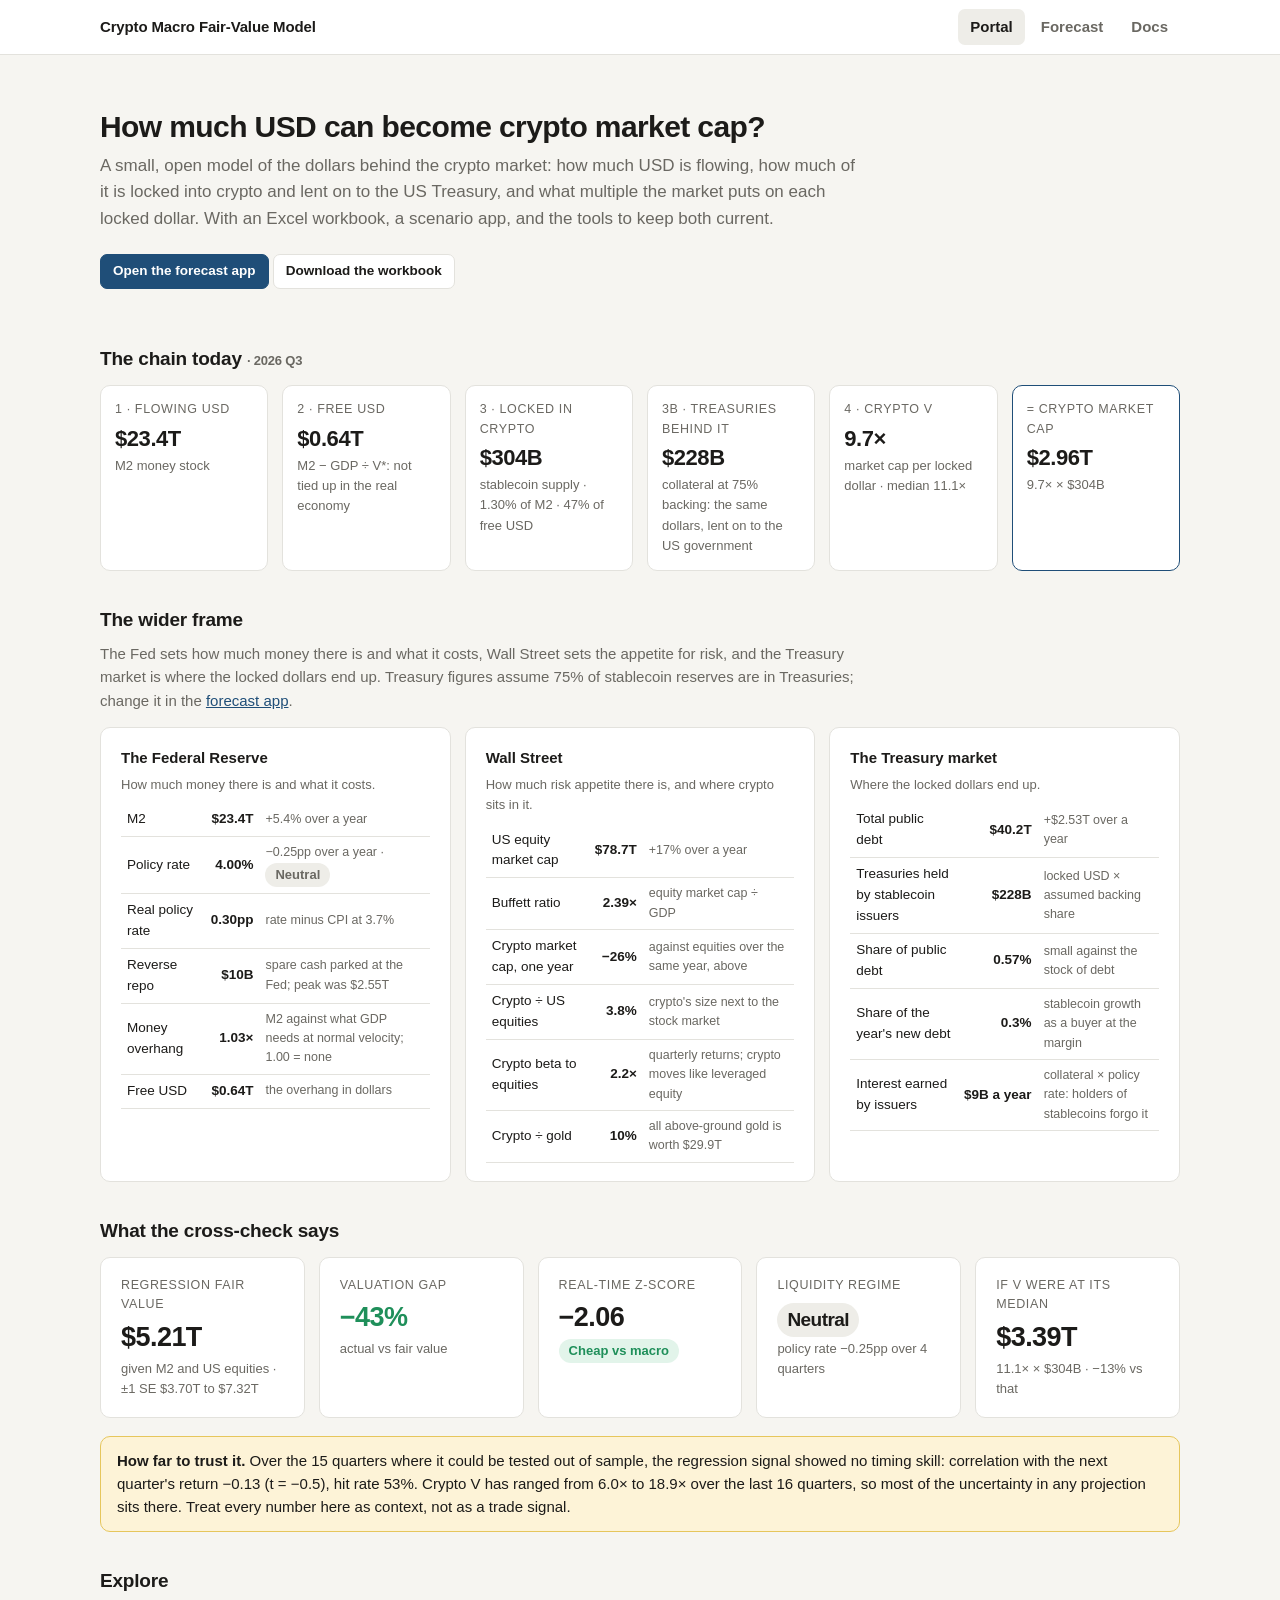
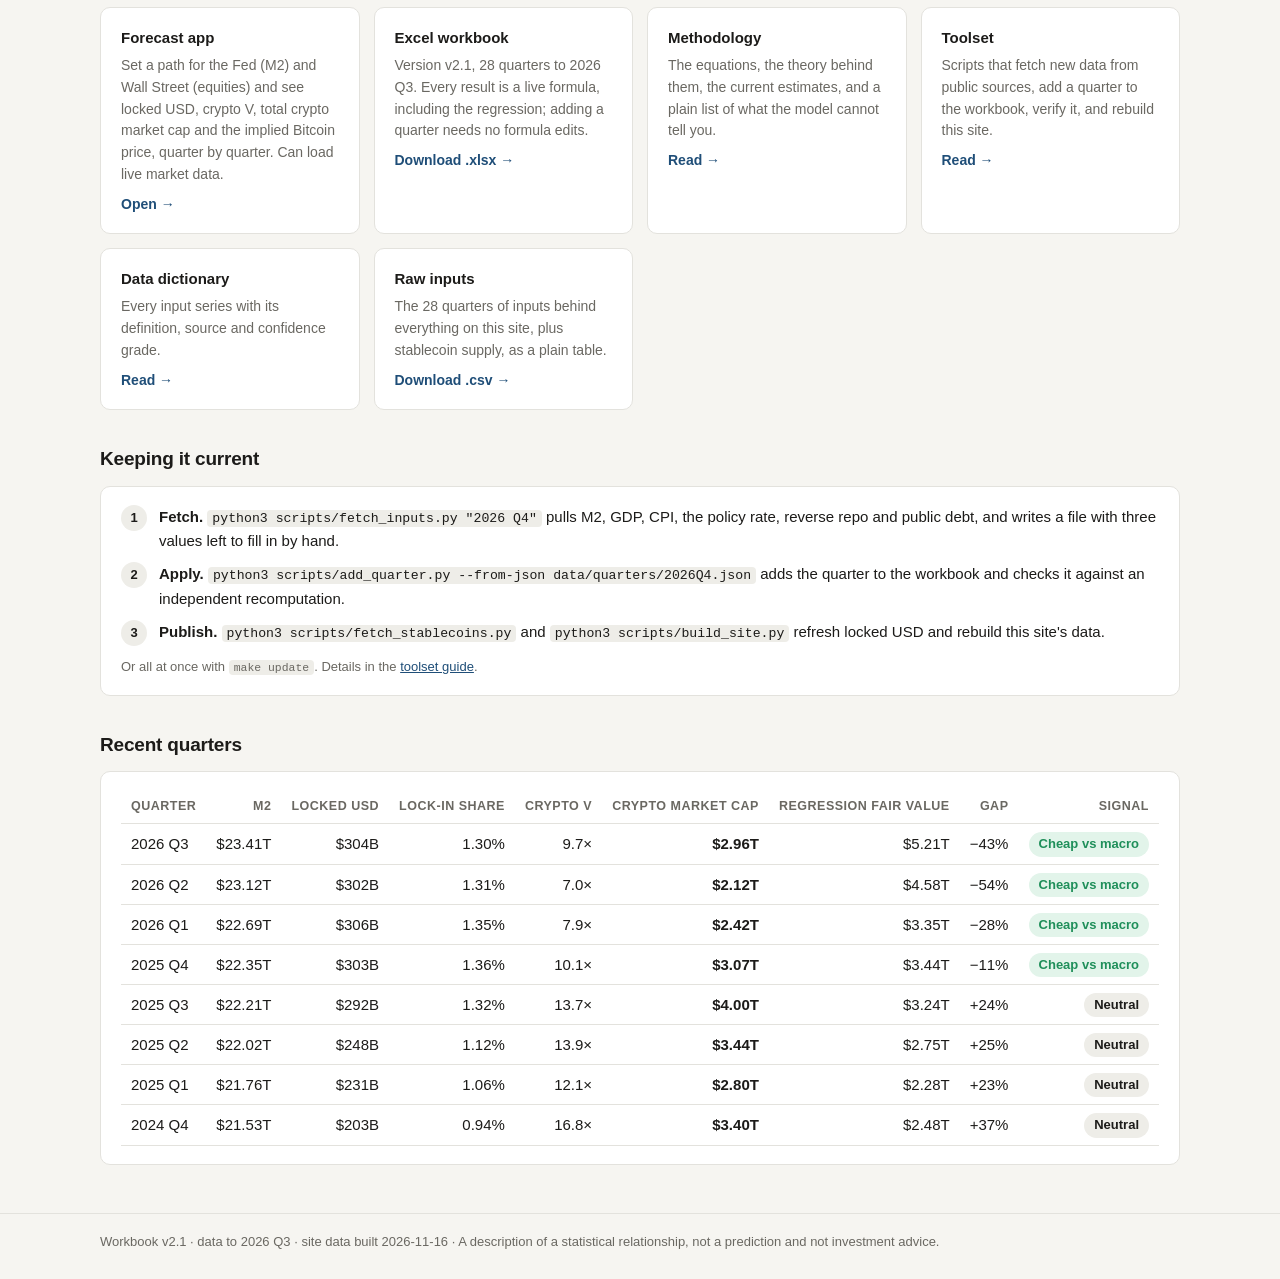
==== site/index.html @ a2e4fae6 "Add web app, portal, liquidity-flow model and data toolset Site (site/, static, no backend): - Porta" ====
<!doctype html>
<html lang="en">
<head>
<meta charset="utf-8">
<meta name="viewport" content="width=device-width, initial-scale=1">
<title>Crypto Macro Fair-Value Model</title>
<link rel="stylesheet" href="assets/style.css">
</head>
<body>
<main class="wrap">
  <section class="hero">
    <h1>How much USD can become crypto market cap?</h1>
    <p class="lede">A small, open model of the dollars behind the crypto market: how much USD is flowing, how much of it is locked into crypto and lent on to the US Treasury, and what multiple the market puts on each locked dollar. With an Excel workbook, a scenario app, and the tools to keep both current.</p>
    <p><a class="btn primary" href="forecast.html">Open the forecast app</a> <a class="btn" href="downloads/crypto_model_v2.xlsx" download>Download the workbook</a></p>
  </section>

  <h2>The chain today <span class="muted small" id="asof"></span></h2>
  <section class="grid chain" id="chain"></section>

  <h2>The wider frame</h2>
  <p class="muted" style="max-width:780px;margin-top:-4px">The Fed sets how much money there is and what it costs, Wall Street sets the appetite for risk, and the Treasury market is where the locked dollars end up. Treasury figures assume 75% of stablecoin reserves are in Treasuries; change it in the <a href="forecast.html">forecast app</a>.</p>
  <section class="grid lenses" id="lenses"></section>

  <h2>What the cross-check says</h2>
  <section class="grid kpis" id="reg"></section>
  <div class="callout" id="verdict"></div>

  <h2>Explore</h2>
  <section class="grid cards">
    <a class="panel card" href="forecast.html"><h3>Forecast app</h3><p>Set a path for the Fed (M2) and Wall Street (equities) and see locked USD, crypto V, total crypto market cap and the implied Bitcoin price, quarter by quarter. Can load live market data.</p><span class="go">Open →</span></a>
    <a class="panel card" href="downloads/crypto_model_v2.xlsx" download><h3>Excel workbook</h3><p id="wb-card"></p><span class="go">Download .xlsx →</span></a>
    <a class="panel card" href="docs.html?doc=methodology"><h3>Methodology</h3><p>The equations, the theory behind them, the current estimates, and a plain list of what the model cannot tell you.</p><span class="go">Read →</span></a>
    <a class="panel card" href="docs.html?doc=toolset"><h3>Toolset</h3><p>Scripts that fetch new data from public sources, add a quarter to the workbook, verify it, and rebuild this site.</p><span class="go">Read →</span></a>
    <a class="panel card" href="docs.html?doc=data-dictionary"><h3>Data dictionary</h3><p>Every input series with its definition, source and confidence grade.</p><span class="go">Read →</span></a>
    <a class="panel card" href="data/model-inputs.csv" download><h3>Raw inputs</h3><p id="csv-card"></p><span class="go">Download .csv →</span></a>
  </section>

  <h2>Keeping it current</h2>
  <div class="panel">
    <ol class="steps">
      <li><b>Fetch.</b> <code>python3 scripts/fetch_inputs.py "2026 Q4"</code> pulls M2, GDP, CPI, the policy rate, reverse repo and public debt, and writes a file with three values left to fill in by hand.</li>
      <li><b>Apply.</b> <code>python3 scripts/add_quarter.py --from-json data/quarters/2026Q4.json</code> adds the quarter to the workbook and checks it against an independent recomputation.</li>
      <li><b>Publish.</b> <code>python3 scripts/fetch_stablecoins.py</code> and <code>python3 scripts/build_site.py</code> refresh locked USD and rebuild this site's data.</li>
    </ol>
    <p class="small muted" style="margin:12px 0 0">Or all at once with <code>make update</code>. Details in the <a href="docs.html?doc=toolset">toolset guide</a>.</p>
  </div>

  <h2>Recent quarters</h2>
  <div class="panel scroll"><table id="recent"></table></div>
</main>

<script src="data/model-data.js"></script>
<script src="assets/model.js"></script>
<script src="assets/site.js"></script>
<script>
(function () {
  "use strict";
  const $ = id => document.getElementById(id), { fmt, signalClass } = Site;
  const { B, X, SH, kpi } = Site, BACKING = 0.75;
  const model = CryptoModel.compute(MODEL_DATA), L = model.latest, bt = model.backtest;
  const fm = CryptoModel.flow(MODEL_DATA, 16), F = fm.latest, VS = fm.stats;

  $("asof").textContent = "· " + F.quarter;
  $("chain").innerHTML = Site.chain(fm, BACKING, null);
  $("lenses").innerHTML = Site.lenses(CryptoModel.macro(MODEL_DATA, BACKING));

  $("reg").innerHTML =
    kpi("Regression fair value", fmt.t2(L.fv), `given M2 and US equities · ±1 SE ${fmt.t2(L.lo)} to ${fmt.t2(L.hi)}`) +
    kpi("Valuation gap", fmt.pct(L.gap), "actual vs fair value", L.gap < 0 ? "good-t" : "bad-t") +
    kpi("Real-time Z-score", fmt.num(L.rtZ), `<span class="pill ${signalClass(L.signal)}">${L.signal}</span>`) +
    kpi("Liquidity regime", `<span class="pill ${signalClass(L.regime)}" style="font-size:19px">${L.regime}</span>`, `policy rate ${fmt.num(L.rateChange)}pp over 4 quarters`) +
    kpi("If V were at its median", fmt.t2(F.implied), `${X(VS.med)} × ${B(F.locked)} · ${fmt.pct(F.actual / F.implied - 1)} vs that`);
  $("verdict").innerHTML = `<b>How far to trust it.</b> Over the ${bt.n} quarters where it could be tested out of sample, the regression signal showed no timing skill: ` +
    `correlation with the next quarter's return ${fmt.num(bt.corr)} (t = ${fmt.num(bt.t, 1)}), hit rate ${Math.round(bt.hit * 100)}%. ` +
    `Crypto V has ranged from ${X(VS.min)} to ${X(VS.max)} over the last ${VS.lookback} quarters, so most of the uncertainty in any projection sits there. Treat every number here as context, not as a trade signal.`;
  $("wb-card").textContent = `Version ${MODEL_DATA.version}, ${model.n} quarters to ${MODEL_DATA.latest}. Every result is a live formula, including the regression; adding a quarter needs no formula edits.`;
  $("csv-card").textContent = `The ${model.n} quarters of inputs behind everything on this site, plus stablecoin supply, as a plain table.`;

  const byQ = Object.fromEntries(fm.rows.map(r => [r.quarter, r]));
  $("recent").innerHTML = "<tr><th>Quarter</th><th>M2</th><th>Locked USD</th><th>Lock-in share</th><th>Crypto V</th><th>Crypto market cap</th><th>Regression fair value</th><th>Gap</th><th>Signal</th></tr>" +
    model.rows.slice(-8).reverse().map(r => { const f = byQ[r.quarter] || {};
      return `<tr><td>${r.quarter}</td><td>${fmt.t2(r.m2)}</td><td>${f.locked ? B(f.locked) : "–"}</td><td>${f.share ? SH(f.share) : "–"}</td><td>${f.v ? X(f.v) : "–"}</td>` +
        `<td><b>${fmt.t2(r.actual)}</b></td><td>${fmt.t2(r.fv)}</td><td>${fmt.pct(r.gap)}</td><td><span class="pill ${signalClass(r.signal)}">${r.signal || "–"}</span></td></tr>`; }).join("");
})();
</script>
</body>
</html>
---- site/assets/style.css ----
:root {
  --bg: #f6f5f1; --panel: #ffffff; --ink: #1c1b19; --muted: #6a6862; --line: #e3e2dd;
  --actual: #2a78d6; --fair: #eb6834; --band: rgba(235, 104, 52, .14); --path: #7a4fd0; --pathband: rgba(122, 79, 208, .13);
  --good: #1f8f5a; --good-bg: #e2f4ea; --bad: #c8402f; --bad-bg: #fbe6e2; --flat-bg: #eeede8; --accent: #1f4e78;
  --warn-bg: #fdf3d7; --warn-line: #e6c65c;
  --radius: 10px; --mono: ui-monospace, "SF Mono", Menlo, Consolas, monospace;
}
@media (prefers-color-scheme: dark) {
  :root {
    --bg: #131416; --panel: #1c1e21; --ink: #ecebe7; --muted: #9a9a94; --line: #2e3136;
    --actual: #5aa2f5; --fair: #f58a5c; --band: rgba(245, 138, 92, .16); --path: #a98bf0; --pathband: rgba(169, 139, 240, .15);
    --good: #4cc38a; --good-bg: #173427; --bad: #f0796a; --bad-bg: #3b1d19; --flat-bg: #26282c; --accent: #8fbfe8;
    --warn-bg: #33290f; --warn-line: #7d6520;
  }
}
* { box-sizing: border-box; }
body { margin: 0; background: var(--bg); color: var(--ink); font: 15px/1.55 -apple-system, BlinkMacSystemFont, "Segoe UI", Helvetica, Arial, sans-serif; }
a { color: var(--accent); }
.wrap { max-width: 1120px; margin: 0 auto; padding: 0 20px; }
main.wrap { padding-top: 28px; padding-bottom: 48px; }

.site-head { background: var(--panel); border-bottom: 1px solid var(--line); position: sticky; top: 0; z-index: 5; }
.site-head .wrap { display: flex; align-items: center; justify-content: space-between; gap: 16px; min-height: 54px; flex-wrap: wrap; }
.brand { font-weight: 650; color: var(--ink); text-decoration: none; letter-spacing: -.01em; }
.site-head nav { display: flex; gap: 4px; }
.site-head nav a { padding: 6px 12px; border-radius: 7px; text-decoration: none; color: var(--muted); font-weight: 550; }
.site-head nav a[aria-current] { background: var(--flat-bg); color: var(--ink); }
.site-foot { border-top: 1px solid var(--line); color: var(--muted); font-size: 13px; padding: 18px 0 30px; }

h1 { font-size: 30px; line-height: 1.2; letter-spacing: -.02em; margin: 0 0 8px; }
h2 { font-size: 19px; letter-spacing: -.01em; margin: 34px 0 12px; }
h3 { font-size: 15px; margin: 0 0 6px; }
.lede { color: var(--muted); font-size: 17px; max-width: 760px; margin: 0 0 22px; }
.muted { color: var(--muted); }
.small { font-size: 13px; }

.panel { background: var(--panel); border: 1px solid var(--line); border-radius: var(--radius); padding: 18px 20px; }
.grid { display: grid; gap: 14px; }
.kpis { grid-template-columns: repeat(auto-fit, minmax(165px, 1fr)); }
.cards { grid-template-columns: repeat(auto-fit, minmax(250px, 1fr)); }
.two { grid-template-columns: minmax(0, 1fr) 320px; align-items: start; }
@media (max-width: 900px) { .two { grid-template-columns: 1fr; } }

.kpi .k { color: var(--muted); font-size: 12.5px; text-transform: uppercase; letter-spacing: .05em; }
.kpi .v { font-size: 27px; font-weight: 650; letter-spacing: -.02em; font-variant-numeric: tabular-nums; margin-top: 2px; }
.kpi .s { color: var(--muted); font-size: 13px; }
.pill { display: inline-block; padding: 2px 10px; border-radius: 999px; font-size: 13px; font-weight: 600; background: var(--flat-bg); }
.pill.good, .good-t { color: var(--good); } .pill.good { background: var(--good-bg); }
.pill.bad, .bad-t { color: var(--bad); } .pill.bad { background: var(--bad-bg); }

.callout { background: var(--warn-bg); border: 1px solid var(--warn-line); border-radius: var(--radius); padding: 12px 16px; margin: 18px 0; }
.callout b { font-weight: 650; }

a.card { display: block; text-decoration: none; color: inherit; transition: border-color .15s, transform .15s; }
a.card:hover { border-color: var(--accent); transform: translateY(-1px); }
a.card .go { color: var(--accent); font-weight: 600; font-size: 14px; margin-top: 8px; display: inline-block; }
.card p { margin: 0; color: var(--muted); font-size: 14px; }

table { border-collapse: collapse; width: 100%; font-variant-numeric: tabular-nums; }
th, td { text-align: right; padding: 7px 10px; border-bottom: 1px solid var(--line); white-space: nowrap; }
th:first-child, td:first-child { text-align: left; }
th { color: var(--muted); font-weight: 600; font-size: 12.5px; text-transform: uppercase; letter-spacing: .04em; }
.scroll { overflow-x: auto; }

/* controls */
.controls label { display: block; font-weight: 600; font-size: 13.5px; margin: 14px 0 2px; }
.controls label span { float: right; font-variant-numeric: tabular-nums; color: var(--accent); }
.controls input[type=range] { width: 100%; accent-color: var(--accent); }
.controls .hint { color: var(--muted); font-size: 12.5px; line-height: 1.4; }
.controls input[type=number] { width: 100%; padding: 6px 8px; border: 1px solid var(--line); border-radius: 6px; background: var(--bg); color: var(--ink); font: inherit; }
.presets { display: flex; flex-wrap: wrap; gap: 6px; }
button, .btn { font: inherit; font-weight: 600; font-size: 13.5px; padding: 6px 12px; border-radius: 7px; border: 1px solid var(--line); background: var(--panel); color: var(--ink); cursor: pointer; text-decoration: none; display: inline-block; }
button:hover, .btn:hover { border-color: var(--accent); }
button[aria-pressed=true] { background: var(--accent); border-color: var(--accent); color: var(--panel); }
.btn.primary { background: var(--accent); border-color: var(--accent); color: var(--panel); }
.toggle { display: flex; gap: 14px; align-items: center; font-size: 13.5px; color: var(--muted); }

/* charts */
.chart { position: relative; }
.chart svg { width: 100%; height: auto; display: block; }
.chart .grid { stroke: var(--line); stroke-width: 1; }
.chart .axis { stroke: var(--muted); stroke-width: 1; }
.chart .ref { stroke: var(--muted); stroke-width: 1; stroke-dasharray: 4 4; }
.chart .guide { stroke: var(--muted); stroke-width: 1; stroke-dasharray: 2 3; }
.chart .tick { fill: var(--muted); font-size: 12px; }
.chart .note { fill: var(--muted); font-size: 12px; }
.chart .future { fill: var(--flat-bg); opacity: .65; }
.chart .band { stroke: none; }
.chart-tip { position: absolute; pointer-events: none; background: var(--panel); border: 1px solid var(--line); border-radius: 8px; padding: 8px 10px; font-size: 13px; box-shadow: 0 6px 20px rgba(0, 0, 0, .12); min-width: 190px; }
.chart-tip div { display: flex; align-items: center; gap: 6px; }
.chart-tip span { margin-left: auto; padding-left: 14px; font-variant-numeric: tabular-nums; font-weight: 600; }
.chart-tip i, .legend i { width: 14px; height: 3px; border-radius: 2px; background: var(--c); display: inline-block; }
.legend { display: flex; flex-wrap: wrap; gap: 6px 18px; font-size: 13px; color: var(--muted); padding: 4px 0 0 52px; }
.legend span { display: inline-flex; align-items: center; gap: 6px; }
.legend i.box { height: 10px; }
.legend i.dash { background: repeating-linear-gradient(90deg, var(--c) 0 5px, transparent 5px 8px); }

/* docs */
.docs { display: grid; grid-template-columns: 210px minmax(0, 1fr); gap: 26px; align-items: start; }
@media (max-width: 800px) { .docs { grid-template-columns: 1fr; } }
.docs aside { position: sticky; top: 74px; display: flex; flex-direction: column; gap: 2px; }
.docs aside a { padding: 6px 10px; border-radius: 7px; text-decoration: none; color: var(--muted); font-weight: 550; }
.docs aside a[aria-current] { background: var(--flat-bg); color: var(--ink); }
.md h1 { font-size: 27px; } .md h2 { border-top: 1px solid var(--line); padding-top: 22px; } .md h3 { margin-top: 22px; font-size: 16px; }
.md table { display: block; overflow-x: auto; margin: 12px 0; font-size: 14px; }
.md th, .md td { text-align: left; white-space: normal; vertical-align: top; min-width: 90px; }
.md code { font-family: var(--mono); font-size: .9em; background: var(--flat-bg); padding: 1px 5px; border-radius: 4px; }
.md pre { background: var(--flat-bg); padding: 12px 14px; border-radius: 8px; overflow-x: auto; }
.md pre code { background: none; padding: 0; }
.md li { margin: 4px 0; }
.md blockquote { margin: 12px 0; padding: 2px 16px; border-left: 3px solid var(--line); color: var(--muted); }

[hidden] { display: none !important; }
.chain { grid-template-columns: repeat(5, minmax(0, 1fr)); }
.chain .kpi:last-child { border-color: var(--accent); }
.chain .kpi .v { font-size: 24px; }
@media (max-width: 980px) { .chain { grid-template-columns: repeat(auto-fit, minmax(170px, 1fr)); } }
.hero { padding: 26px 0 6px; }
.steps { counter-reset: s; list-style: none; padding: 0; margin: 0; display: grid; gap: 10px; }
.steps li { counter-increment: s; padding-left: 38px; position: relative; }
.steps li::before { content: counter(s); position: absolute; left: 0; top: 0; width: 26px; height: 26px; border-radius: 50%; background: var(--flat-bg); font-weight: 650; font-size: 13px; display: grid; place-items: center; }
.steps code, .panel code { font-family: var(--mono); font-size: .88em; background: var(--flat-bg); padding: 1px 5px; border-radius: 4px; }

.chain { grid-template-columns: repeat(6, minmax(0, 1fr)); }
.chain .kpi { padding: 14px 14px; }
.chain .kpi .v { font-size: 22px; }
@media (max-width: 1100px) { .chain { grid-template-columns: repeat(auto-fit, minmax(170px, 1fr)); } }
.lenses { grid-template-columns: repeat(auto-fit, minmax(320px, 1fr)); }
.lens table td { white-space: normal; font-size: 13.5px; padding: 6px 6px; }
.lens table td:nth-child(2) { white-space: nowrap; }
.lens table td:nth-child(3) { text-align: left; font-size: 12.5px; }
.lens p { margin: 0 0 8px; }

@media (max-width: 800px) {
  .docs { grid-template-columns: minmax(0, 1fr); }
  .docs aside { position: static; flex-direction: row; flex-wrap: wrap; }
}
.md { min-width: 0; overflow-wrap: anywhere; }
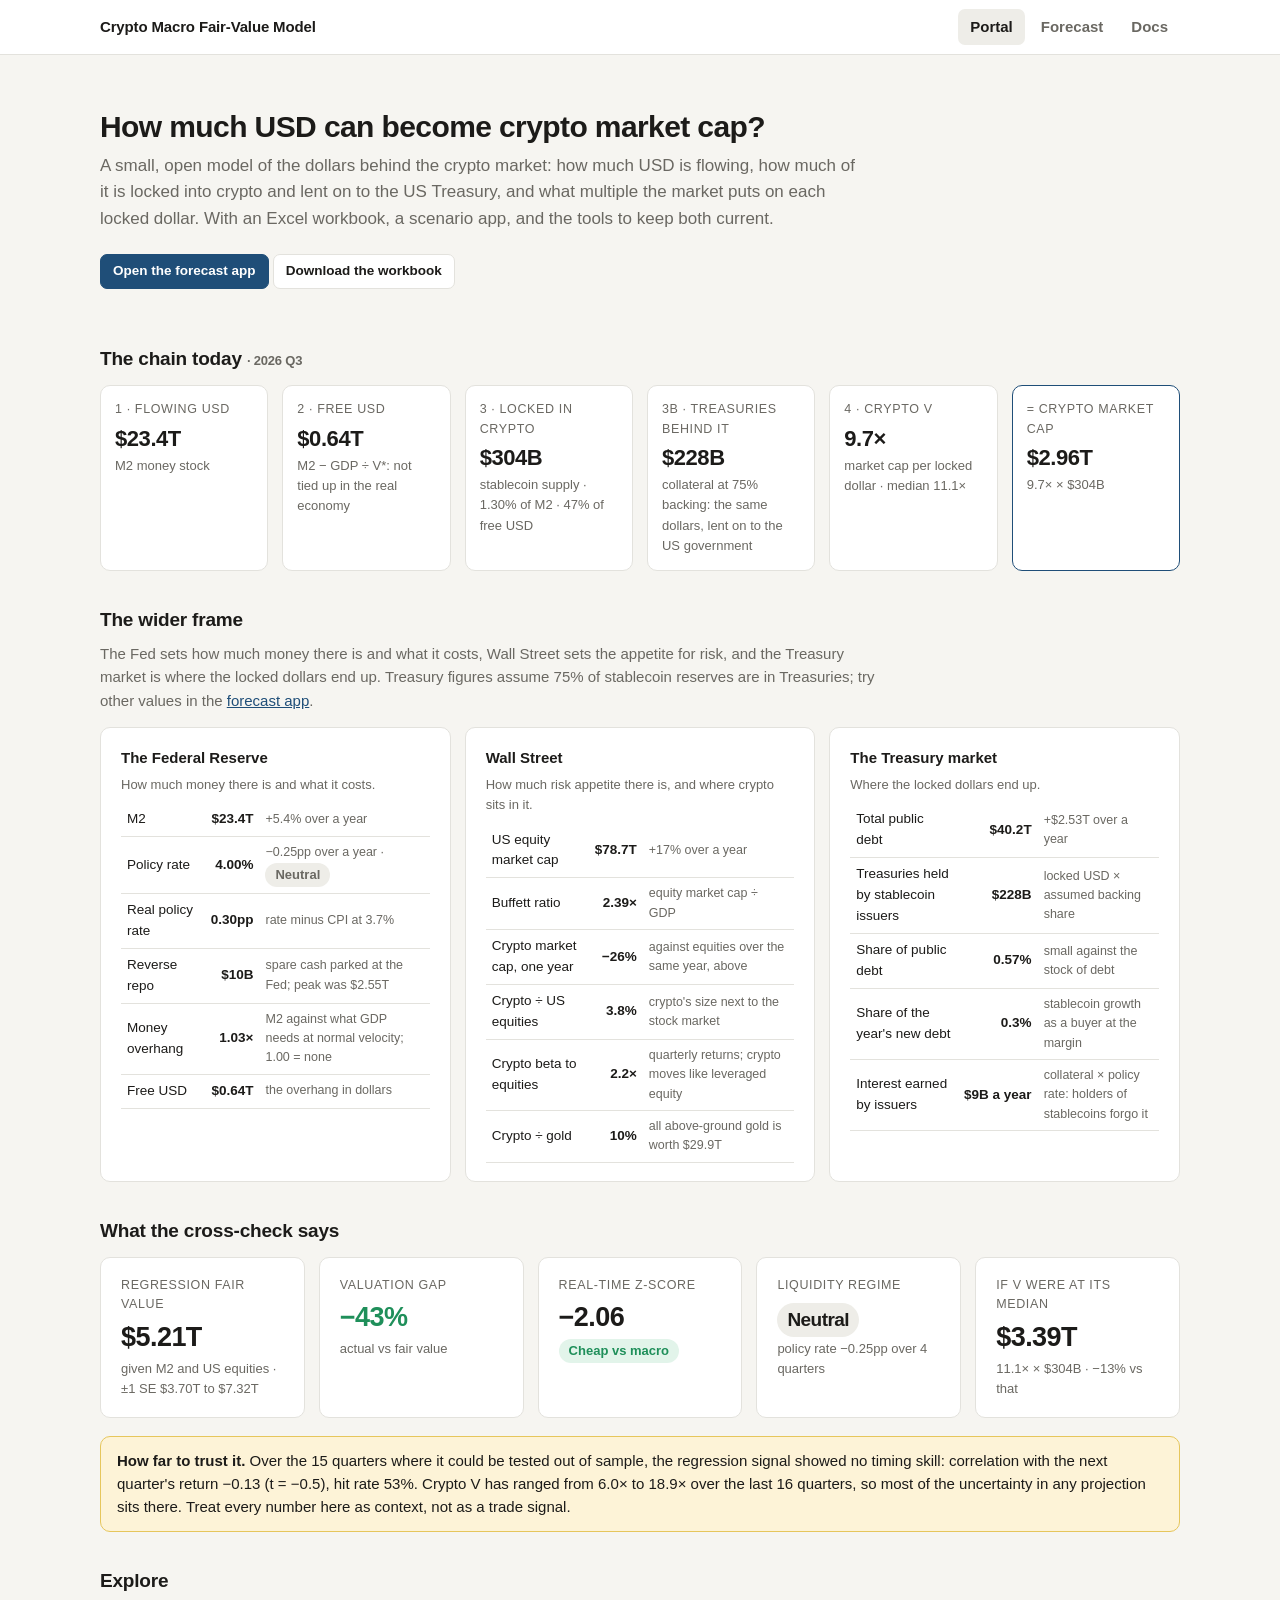
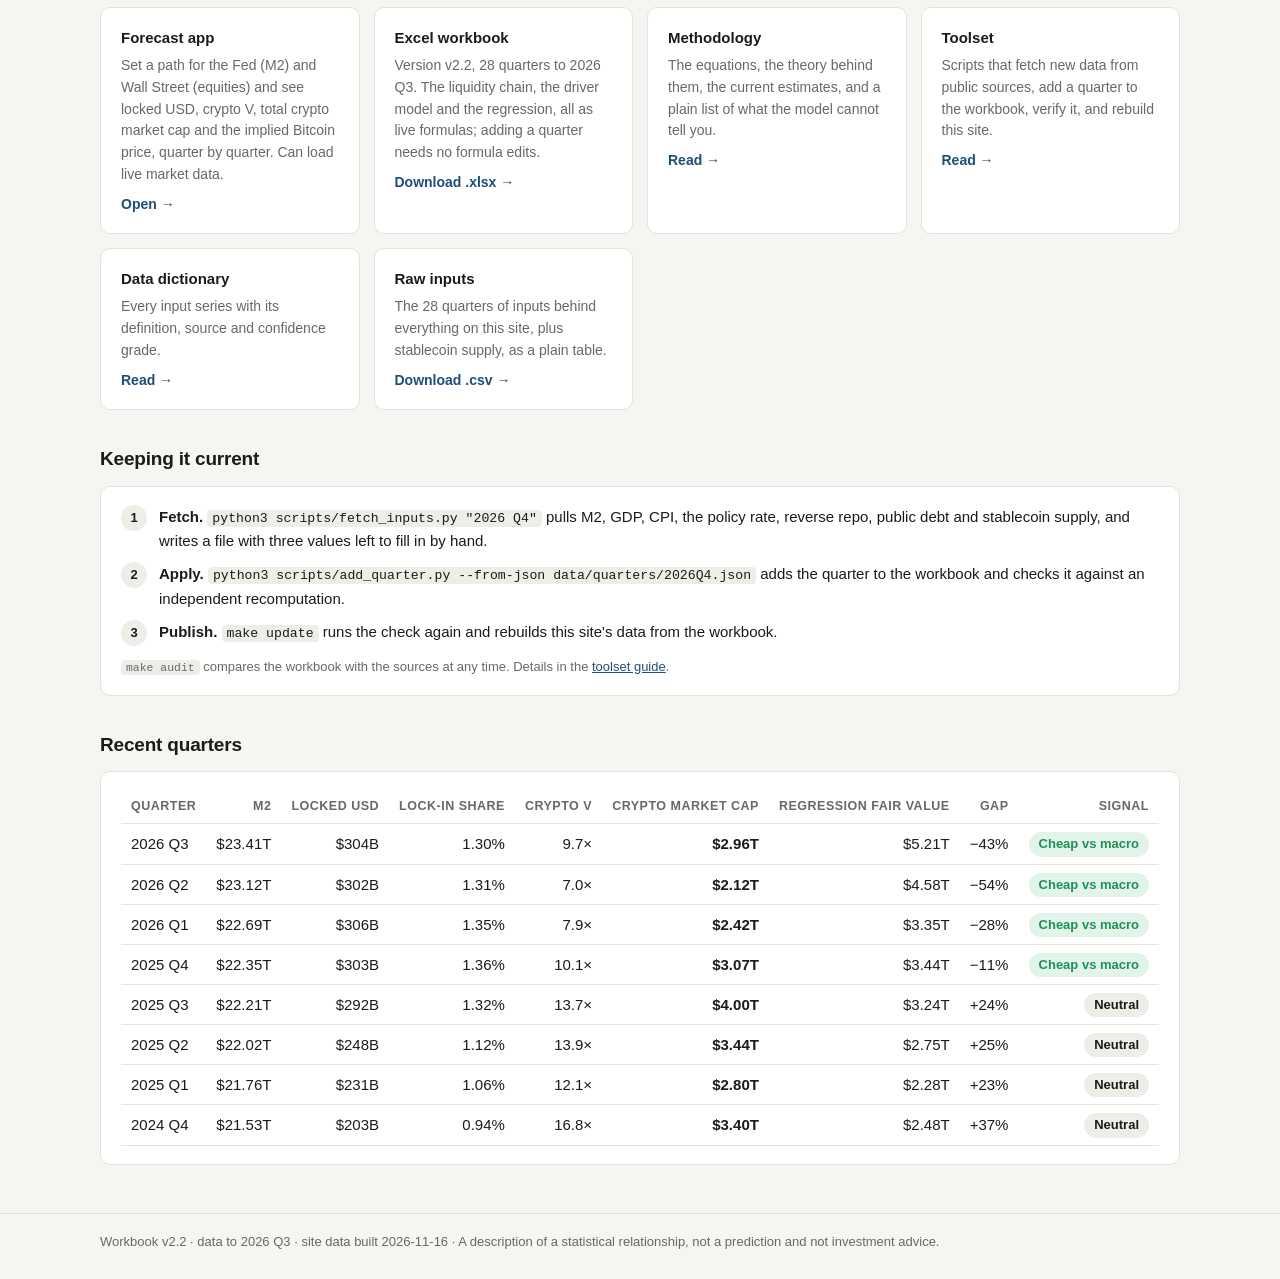
==== commit a0b71514: "Add liquidity-flow model to the workbook (v2.2) Workbook: - New Flow sheet: flowing USD, free USD, l" ====
--- a/site/index.html
+++ b/site/index.html
@@ -18,7 +18,7 @@
   <section class="grid chain" id="chain"></section>
 
   <h2>The wider frame</h2>
-  <p class="muted" style="max-width:780px;margin-top:-4px">The Fed sets how much money there is and what it costs, Wall Street sets the appetite for risk, and the Treasury market is where the locked dollars end up. Treasury figures assume 75% of stablecoin reserves are in Treasuries; change it in the <a href="forecast.html">forecast app</a>.</p>
+  <p class="muted" style="max-width:780px;margin-top:-4px">The Fed sets how much money there is and what it costs, Wall Street sets the appetite for risk, and the Treasury market is where the locked dollars end up. Treasury figures assume <span id="backing"></span> of stablecoin reserves are in Treasuries; try other values in the <a href="forecast.html">forecast app</a>.</p>
   <section class="grid lenses" id="lenses"></section>
 
   <h2>What the cross-check says</h2>
@@ -38,11 +38,11 @@
   <h2>Keeping it current</h2>
   <div class="panel">
     <ol class="steps">
-      <li><b>Fetch.</b> <code>python3 scripts/fetch_inputs.py "2026 Q4"</code> pulls M2, GDP, CPI, the policy rate, reverse repo and public debt, and writes a file with three values left to fill in by hand.</li>
+      <li><b>Fetch.</b> <code>python3 scripts/fetch_inputs.py "2026 Q4"</code> pulls M2, GDP, CPI, the policy rate, reverse repo, public debt and stablecoin supply, and writes a file with three values left to fill in by hand.</li>
       <li><b>Apply.</b> <code>python3 scripts/add_quarter.py --from-json data/quarters/2026Q4.json</code> adds the quarter to the workbook and checks it against an independent recomputation.</li>
-      <li><b>Publish.</b> <code>python3 scripts/fetch_stablecoins.py</code> and <code>python3 scripts/build_site.py</code> refresh locked USD and rebuild this site's data.</li>
+      <li><b>Publish.</b> <code>make update</code> runs the check again and rebuilds this site's data from the workbook.</li>
     </ol>
-    <p class="small muted" style="margin:12px 0 0">Or all at once with <code>make update</code>. Details in the <a href="docs.html?doc=toolset">toolset guide</a>.</p>
+    <p class="small muted" style="margin:12px 0 0"><code>make audit</code> compares the workbook with the sources at any time. Details in the <a href="docs.html?doc=toolset">toolset guide</a>.</p>
   </div>
 
   <h2>Recent quarters</h2>
@@ -56,10 +56,11 @@
 (function () {
   "use strict";
   const $ = id => document.getElementById(id), { fmt, signalClass } = Site;
-  const { B, X, SH, kpi } = Site, BACKING = 0.75;
+  const { B, X, SH, kpi } = Site, BACKING = MODEL_DATA.params.treasury_backing;
   const model = CryptoModel.compute(MODEL_DATA), L = model.latest, bt = model.backtest;
-  const fm = CryptoModel.flow(MODEL_DATA, 16), F = fm.latest, VS = fm.stats;
+  const fm = CryptoModel.flow(MODEL_DATA, MODEL_DATA.params.v_lookback), F = fm.latest, VS = fm.stats;
 
+  $("backing").textContent = Math.round(BACKING * 100) + "%";
   $("asof").textContent = "· " + F.quarter;
   $("chain").innerHTML = Site.chain(fm, BACKING, null);
   $("lenses").innerHTML = Site.lenses(CryptoModel.macro(MODEL_DATA, BACKING));
@@ -73,7 +74,7 @@
   $("verdict").innerHTML = `<b>How far to trust it.</b> Over the ${bt.n} quarters where it could be tested out of sample, the regression signal showed no timing skill: ` +
     `correlation with the next quarter's return ${fmt.num(bt.corr)} (t = ${fmt.num(bt.t, 1)}), hit rate ${Math.round(bt.hit * 100)}%. ` +
     `Crypto V has ranged from ${X(VS.min)} to ${X(VS.max)} over the last ${VS.lookback} quarters, so most of the uncertainty in any projection sits there. Treat every number here as context, not as a trade signal.`;
-  $("wb-card").textContent = `Version ${MODEL_DATA.version}, ${model.n} quarters to ${MODEL_DATA.latest}. Every result is a live formula, including the regression; adding a quarter needs no formula edits.`;
+  $("wb-card").textContent = `Version ${MODEL_DATA.version}, ${model.n} quarters to ${MODEL_DATA.latest}. The liquidity chain, the driver model and the regression, all as live formulas; adding a quarter needs no formula edits.`;
   $("csv-card").textContent = `The ${model.n} quarters of inputs behind everything on this site, plus stablecoin supply, as a plain table.`;
 
   const byQ = Object.fromEntries(fm.rows.map(r => [r.quarter, r]));
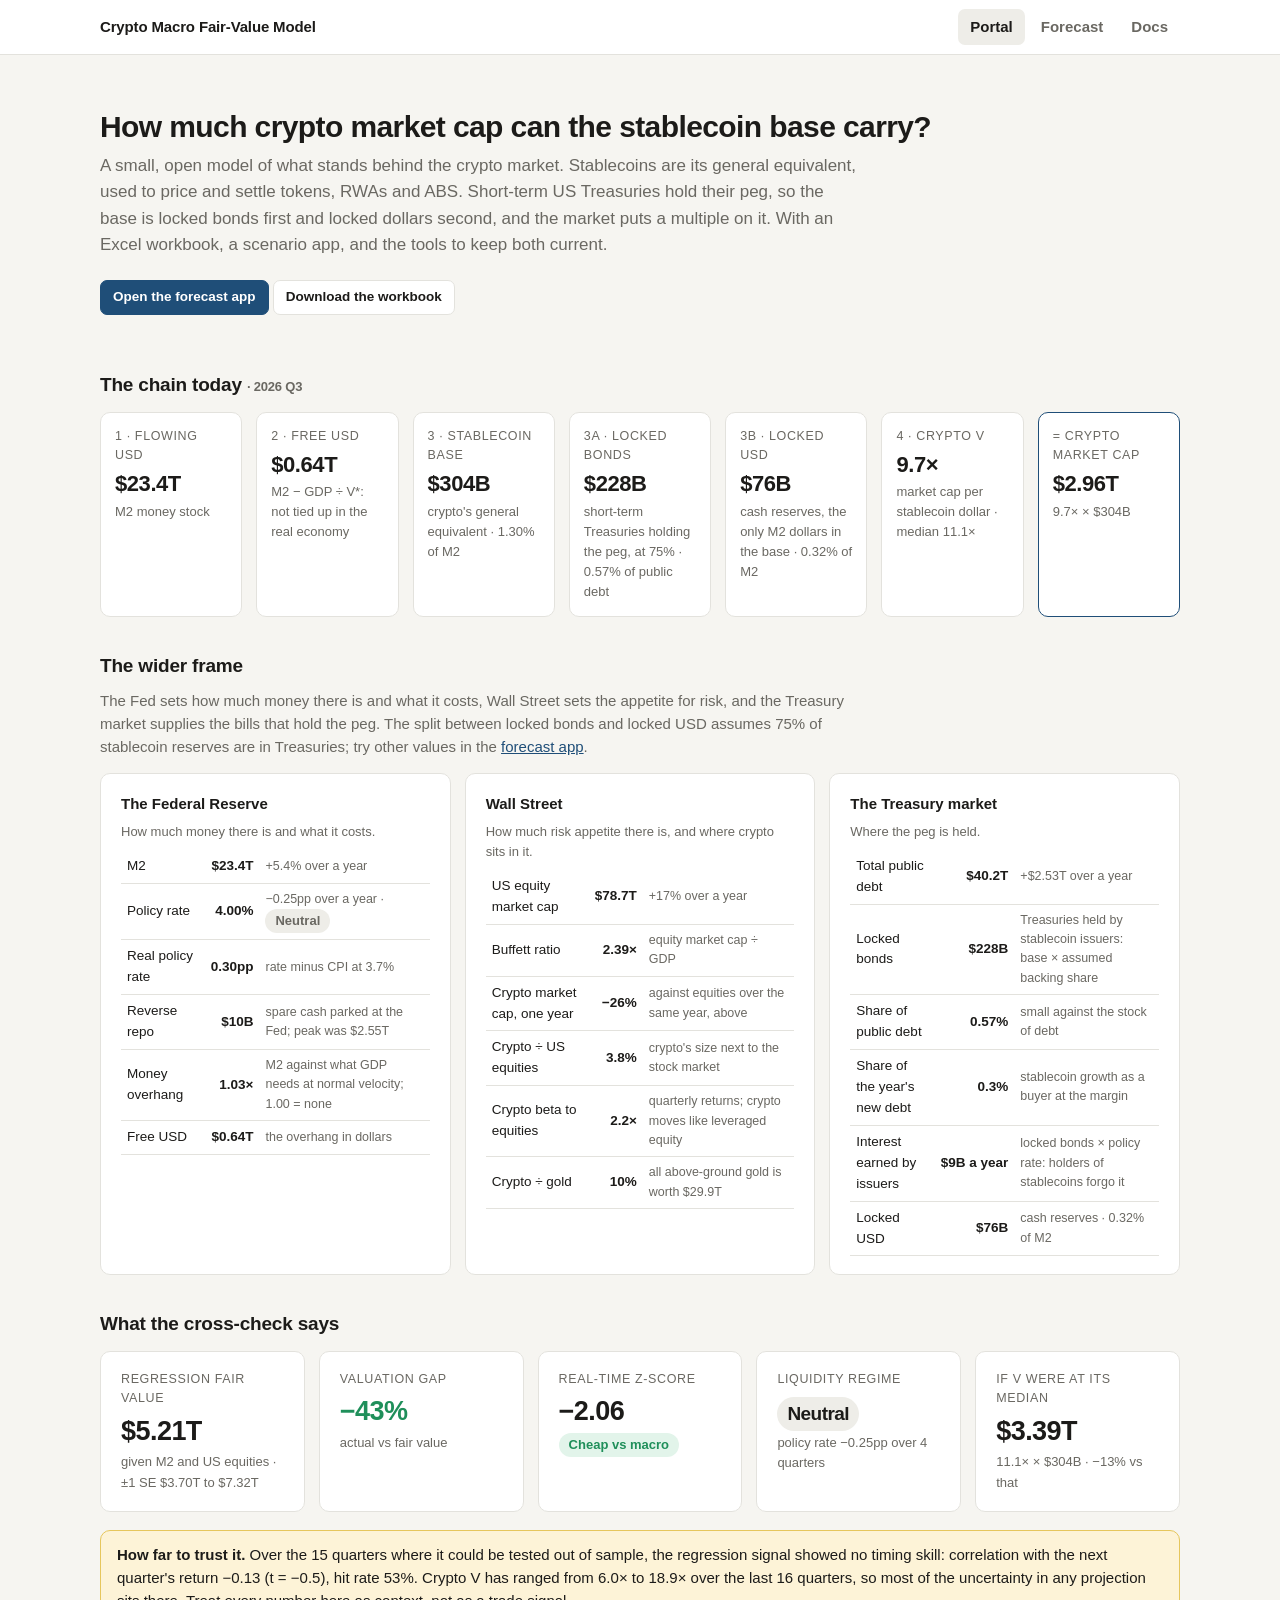
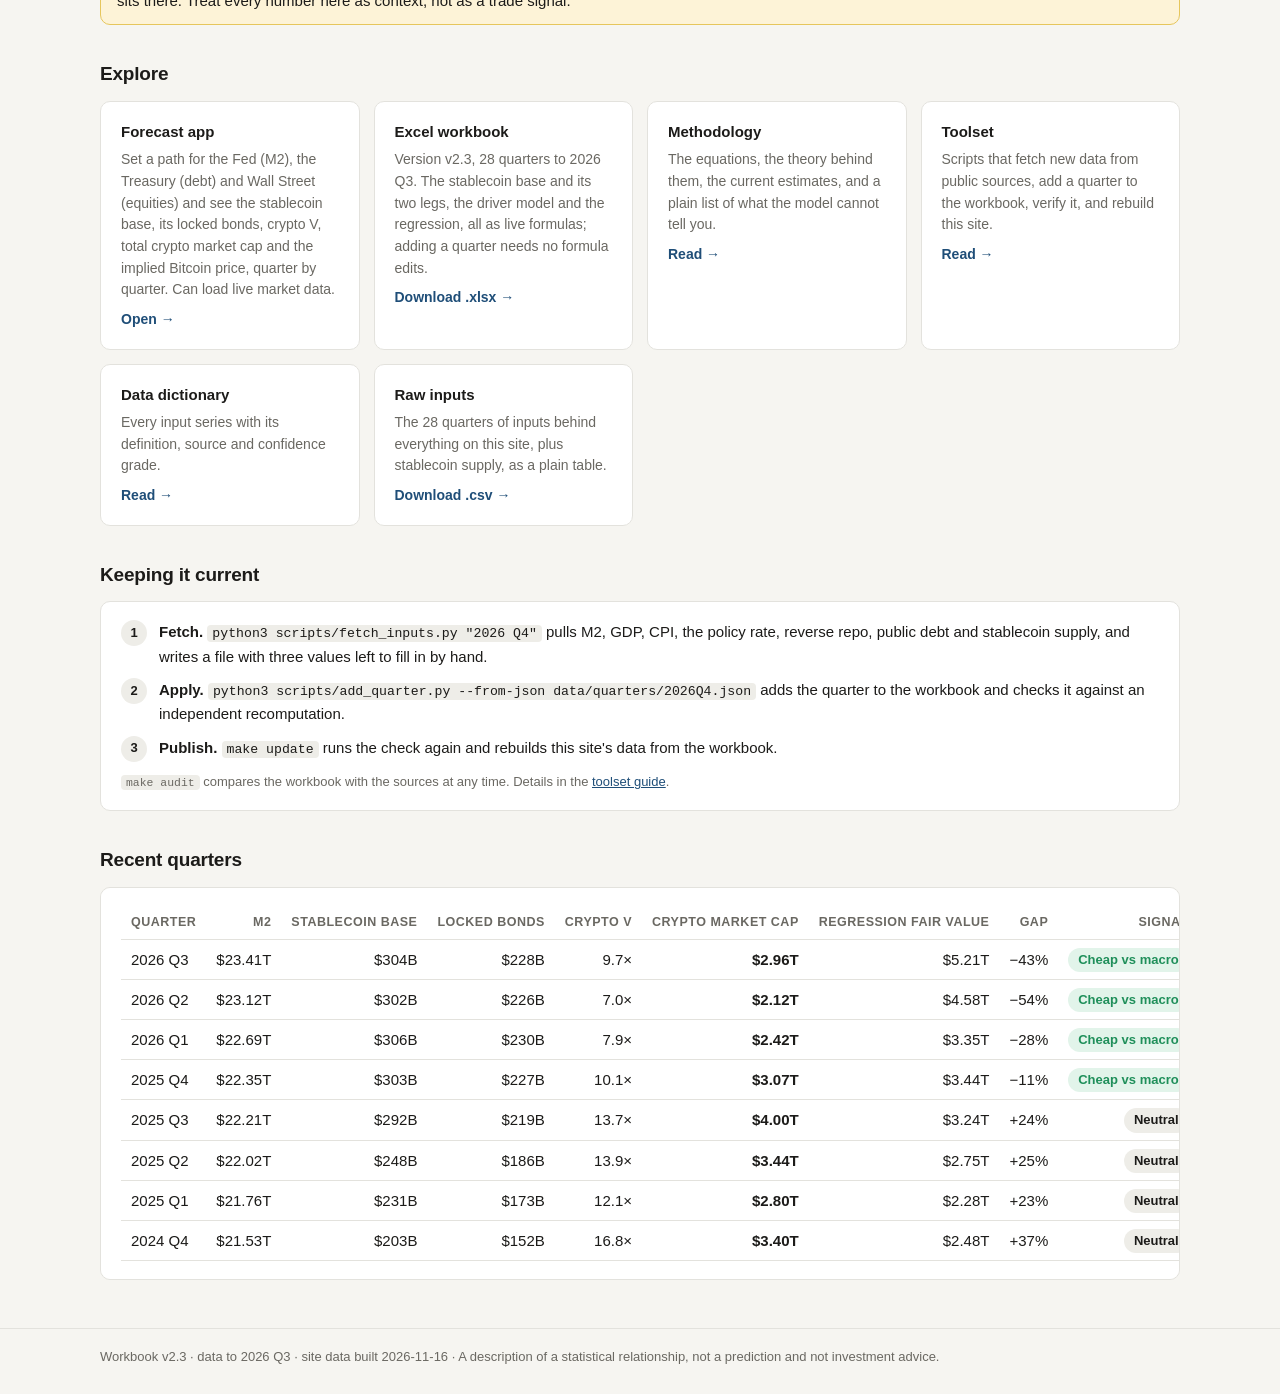
==== commit cb9bd018: "Rebuild the liquidity-flow model on a bond-backed stablecoin base (v2.3) Stablecoins are treated as " ====
--- a/site/index.html
+++ b/site/index.html
@@ -9,8 +9,8 @@
 <body>
 <main class="wrap">
   <section class="hero">
-    <h1>How much USD can become crypto market cap?</h1>
-    <p class="lede">A small, open model of the dollars behind the crypto market: how much USD is flowing, how much of it is locked into crypto and lent on to the US Treasury, and what multiple the market puts on each locked dollar. With an Excel workbook, a scenario app, and the tools to keep both current.</p>
+    <h1>How much crypto market cap can the stablecoin base carry?</h1>
+    <p class="lede">A small, open model of what stands behind the crypto market. Stablecoins are its general equivalent, used to price and settle tokens, RWAs and ABS. Short-term US Treasuries hold their peg, so the base is locked bonds first and locked dollars second, and the market puts a multiple on it. With an Excel workbook, a scenario app, and the tools to keep both current.</p>
     <p><a class="btn primary" href="forecast.html">Open the forecast app</a> <a class="btn" href="downloads/crypto_model_v2.xlsx" download>Download the workbook</a></p>
   </section>
 
@@ -18,7 +18,7 @@
   <section class="grid chain" id="chain"></section>
 
   <h2>The wider frame</h2>
-  <p class="muted" style="max-width:780px;margin-top:-4px">The Fed sets how much money there is and what it costs, Wall Street sets the appetite for risk, and the Treasury market is where the locked dollars end up. Treasury figures assume <span id="backing"></span> of stablecoin reserves are in Treasuries; try other values in the <a href="forecast.html">forecast app</a>.</p>
+  <p class="muted" style="max-width:780px;margin-top:-4px">The Fed sets how much money there is and what it costs, Wall Street sets the appetite for risk, and the Treasury market supplies the bills that hold the peg. The split between locked bonds and locked USD assumes <span id="backing"></span> of stablecoin reserves are in Treasuries; try other values in the <a href="forecast.html">forecast app</a>.</p>
   <section class="grid lenses" id="lenses"></section>
 
   <h2>What the cross-check says</h2>
@@ -27,7 +27,7 @@
 
   <h2>Explore</h2>
   <section class="grid cards">
-    <a class="panel card" href="forecast.html"><h3>Forecast app</h3><p>Set a path for the Fed (M2) and Wall Street (equities) and see locked USD, crypto V, total crypto market cap and the implied Bitcoin price, quarter by quarter. Can load live market data.</p><span class="go">Open →</span></a>
+    <a class="panel card" href="forecast.html"><h3>Forecast app</h3><p>Set a path for the Fed (M2), the Treasury (debt) and Wall Street (equities) and see the stablecoin base, its locked bonds, crypto V, total crypto market cap and the implied Bitcoin price, quarter by quarter. Can load live market data.</p><span class="go">Open →</span></a>
     <a class="panel card" href="downloads/crypto_model_v2.xlsx" download><h3>Excel workbook</h3><p id="wb-card"></p><span class="go">Download .xlsx →</span></a>
     <a class="panel card" href="docs.html?doc=methodology"><h3>Methodology</h3><p>The equations, the theory behind them, the current estimates, and a plain list of what the model cannot tell you.</p><span class="go">Read →</span></a>
     <a class="panel card" href="docs.html?doc=toolset"><h3>Toolset</h3><p>Scripts that fetch new data from public sources, add a quarter to the workbook, verify it, and rebuild this site.</p><span class="go">Read →</span></a>
@@ -70,17 +70,17 @@
     kpi("Valuation gap", fmt.pct(L.gap), "actual vs fair value", L.gap < 0 ? "good-t" : "bad-t") +
     kpi("Real-time Z-score", fmt.num(L.rtZ), `<span class="pill ${signalClass(L.signal)}">${L.signal}</span>`) +
     kpi("Liquidity regime", `<span class="pill ${signalClass(L.regime)}" style="font-size:19px">${L.regime}</span>`, `policy rate ${fmt.num(L.rateChange)}pp over 4 quarters`) +
-    kpi("If V were at its median", fmt.t2(F.implied), `${X(VS.med)} × ${B(F.locked)} · ${fmt.pct(F.actual / F.implied - 1)} vs that`);
+    kpi("If V were at its median", fmt.t2(F.implied), `${X(VS.med)} × ${B(F.base)} · ${fmt.pct(F.actual / F.implied - 1)} vs that`);
   $("verdict").innerHTML = `<b>How far to trust it.</b> Over the ${bt.n} quarters where it could be tested out of sample, the regression signal showed no timing skill: ` +
     `correlation with the next quarter's return ${fmt.num(bt.corr)} (t = ${fmt.num(bt.t, 1)}), hit rate ${Math.round(bt.hit * 100)}%. ` +
     `Crypto V has ranged from ${X(VS.min)} to ${X(VS.max)} over the last ${VS.lookback} quarters, so most of the uncertainty in any projection sits there. Treat every number here as context, not as a trade signal.`;
-  $("wb-card").textContent = `Version ${MODEL_DATA.version}, ${model.n} quarters to ${MODEL_DATA.latest}. The liquidity chain, the driver model and the regression, all as live formulas; adding a quarter needs no formula edits.`;
+  $("wb-card").textContent = `Version ${MODEL_DATA.version}, ${model.n} quarters to ${MODEL_DATA.latest}. The stablecoin base and its two legs, the driver model and the regression, all as live formulas; adding a quarter needs no formula edits.`;
   $("csv-card").textContent = `The ${model.n} quarters of inputs behind everything on this site, plus stablecoin supply, as a plain table.`;
 
   const byQ = Object.fromEntries(fm.rows.map(r => [r.quarter, r]));
-  $("recent").innerHTML = "<tr><th>Quarter</th><th>M2</th><th>Locked USD</th><th>Lock-in share</th><th>Crypto V</th><th>Crypto market cap</th><th>Regression fair value</th><th>Gap</th><th>Signal</th></tr>" +
+  $("recent").innerHTML = "<tr><th>Quarter</th><th>M2</th><th>Stablecoin base</th><th>Locked bonds</th><th>Crypto V</th><th>Crypto market cap</th><th>Regression fair value</th><th>Gap</th><th>Signal</th></tr>" +
     model.rows.slice(-8).reverse().map(r => { const f = byQ[r.quarter] || {};
-      return `<tr><td>${r.quarter}</td><td>${fmt.t2(r.m2)}</td><td>${f.locked ? B(f.locked) : "–"}</td><td>${f.share ? SH(f.share) : "–"}</td><td>${f.v ? X(f.v) : "–"}</td>` +
+      return `<tr><td>${r.quarter}</td><td>${fmt.t2(r.m2)}</td><td>${f.base ? B(f.base) : "–"}</td><td>${f.base ? B(f.base * BACKING) : "–"}</td><td>${f.v ? X(f.v) : "–"}</td>` +
         `<td><b>${fmt.t2(r.actual)}</b></td><td>${fmt.t2(r.fv)}</td><td>${fmt.pct(r.gap)}</td><td><span class="pill ${signalClass(r.signal)}">${r.signal || "–"}</span></td></tr>`; }).join("");
 })();
 </script>
--- a/site/assets/style.css
+++ b/site/assets/style.css
@@ -121,10 +121,10 @@
 .steps li::before { content: counter(s); position: absolute; left: 0; top: 0; width: 26px; height: 26px; border-radius: 50%; background: var(--flat-bg); font-weight: 650; font-size: 13px; display: grid; place-items: center; }
 .steps code, .panel code { font-family: var(--mono); font-size: .88em; background: var(--flat-bg); padding: 1px 5px; border-radius: 4px; }
 
-.chain { grid-template-columns: repeat(6, minmax(0, 1fr)); }
+.chain { grid-template-columns: repeat(7, minmax(0, 1fr)); }
 .chain .kpi { padding: 14px 14px; }
 .chain .kpi .v { font-size: 22px; }
-@media (max-width: 1100px) { .chain { grid-template-columns: repeat(auto-fit, minmax(170px, 1fr)); } }
+@media (max-width: 1240px) { .chain { grid-template-columns: repeat(auto-fit, minmax(170px, 1fr)); } }
 .lenses { grid-template-columns: repeat(auto-fit, minmax(320px, 1fr)); }
 .lens table td { white-space: normal; font-size: 13.5px; padding: 6px 6px; }
 .lens table td:nth-child(2) { white-space: nowrap; }
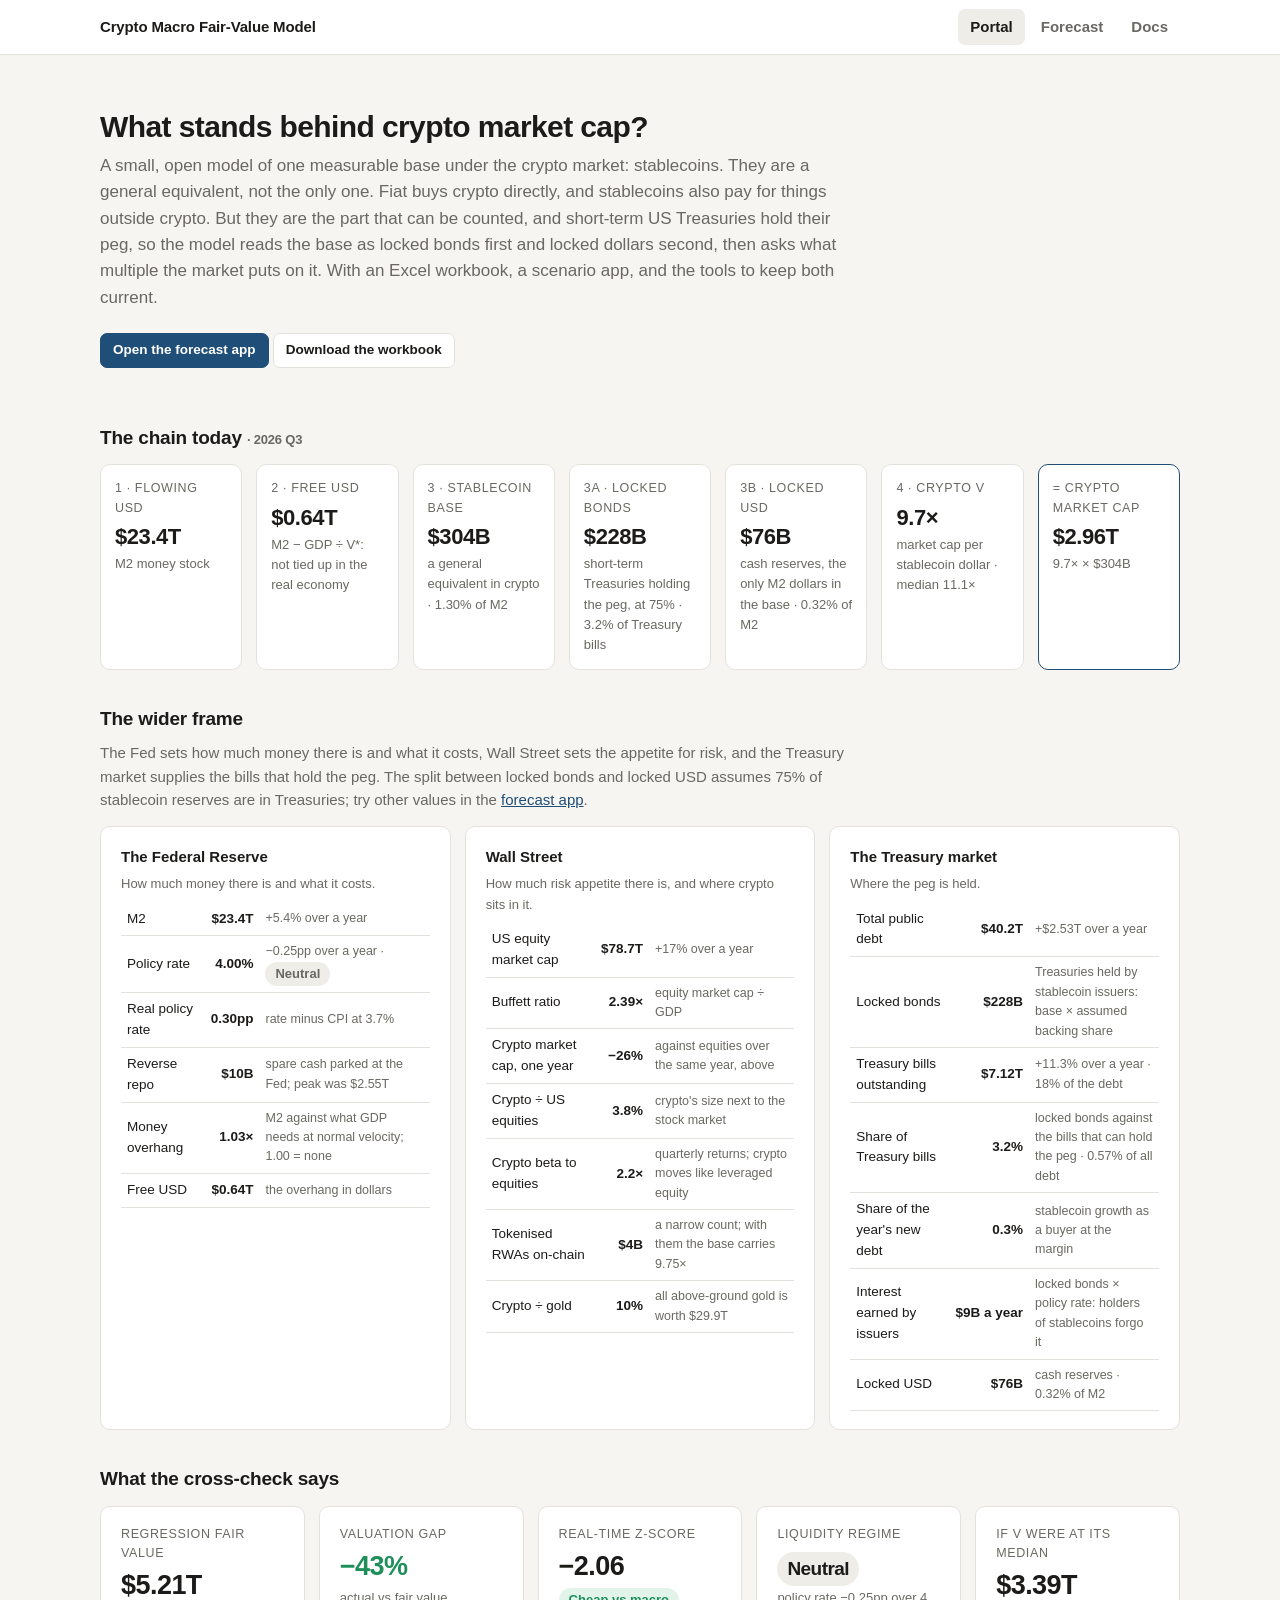
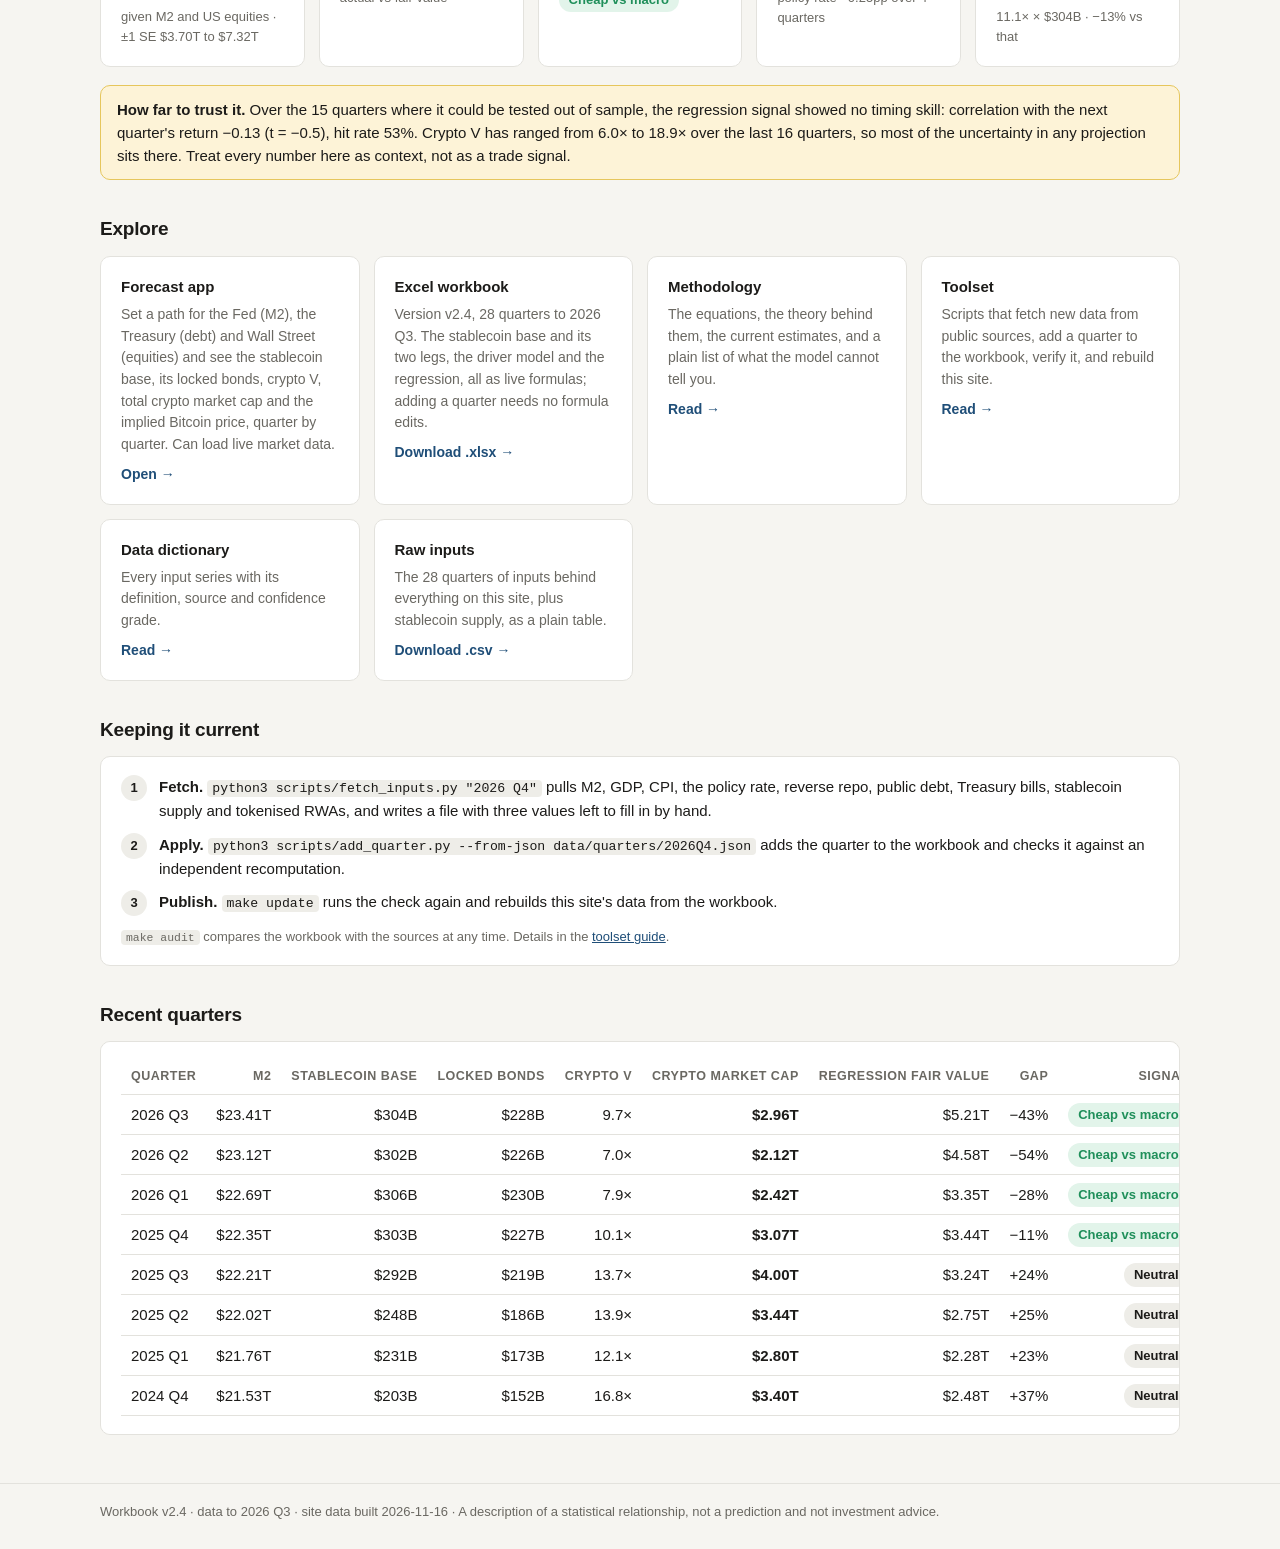
==== commit 5ace6fd4: "Add Treasury bills and tokenised RWAs as inputs; soften the slogan (v2.4) The bond leg is measured a" ====
--- a/site/index.html
+++ b/site/index.html
@@ -9,8 +9,8 @@
 <body>
 <main class="wrap">
   <section class="hero">
-    <h1>How much crypto market cap can the stablecoin base carry?</h1>
-    <p class="lede">A small, open model of what stands behind the crypto market. Stablecoins are its general equivalent, used to price and settle tokens, RWAs and ABS. Short-term US Treasuries hold their peg, so the base is locked bonds first and locked dollars second, and the market puts a multiple on it. With an Excel workbook, a scenario app, and the tools to keep both current.</p>
+    <h1>What stands behind crypto market cap?</h1>
+    <p class="lede">A small, open model of one measurable base under the crypto market: stablecoins. They are a general equivalent, not the only one. Fiat buys crypto directly, and stablecoins also pay for things outside crypto. But they are the part that can be counted, and short-term US Treasuries hold their peg, so the model reads the base as locked bonds first and locked dollars second, then asks what multiple the market puts on it. With an Excel workbook, a scenario app, and the tools to keep both current.</p>
     <p><a class="btn primary" href="forecast.html">Open the forecast app</a> <a class="btn" href="downloads/crypto_model_v2.xlsx" download>Download the workbook</a></p>
   </section>
 
@@ -38,7 +38,7 @@
   <h2>Keeping it current</h2>
   <div class="panel">
     <ol class="steps">
-      <li><b>Fetch.</b> <code>python3 scripts/fetch_inputs.py "2026 Q4"</code> pulls M2, GDP, CPI, the policy rate, reverse repo, public debt and stablecoin supply, and writes a file with three values left to fill in by hand.</li>
+      <li><b>Fetch.</b> <code>python3 scripts/fetch_inputs.py "2026 Q4"</code> pulls M2, GDP, CPI, the policy rate, reverse repo, public debt, Treasury bills, stablecoin supply and tokenised RWAs, and writes a file with three values left to fill in by hand.</li>
       <li><b>Apply.</b> <code>python3 scripts/add_quarter.py --from-json data/quarters/2026Q4.json</code> adds the quarter to the workbook and checks it against an independent recomputation.</li>
       <li><b>Publish.</b> <code>make update</code> runs the check again and rebuilds this site's data from the workbook.</li>
     </ol>
